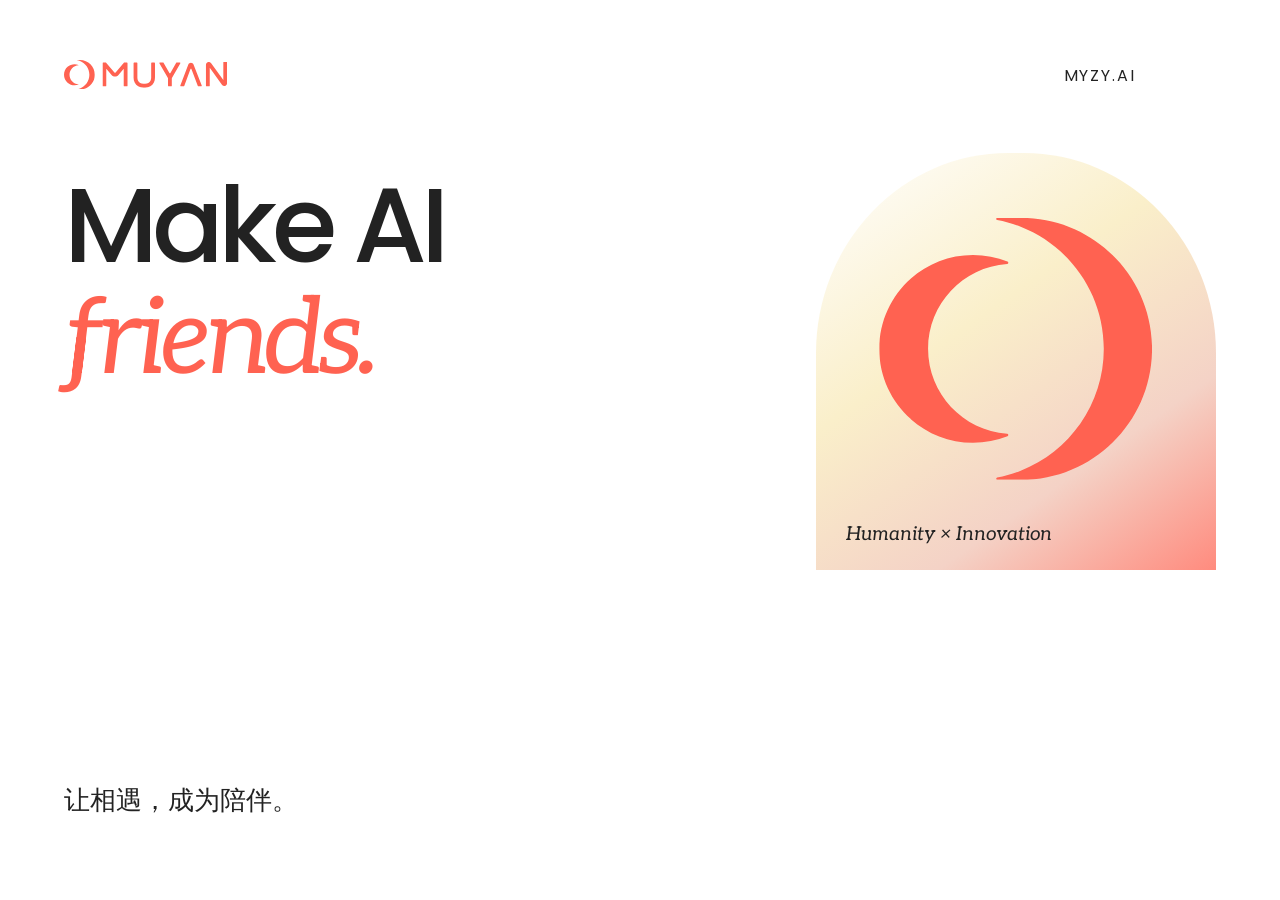
==== design/og-card.html @ 32e776f8 "Refresh MUYAN website with new VI and Starry focus" ====
<!doctype html><html lang="en"><head><meta charset="utf-8"><meta name="robots" content="noindex"><title>MUYAN social preview source</title><link rel="stylesheet" href="../assets/site.css"><style>html,body{width:1200px;height:630px;overflow:hidden}body{padding:60px 64px;background:#fff}header{display:flex;justify-content:space-between;align-items:center}header>span{font-size:16px;letter-spacing:.12em}.card-title{position:absolute;left:64px;top:170px;font-size:106px;line-height:1.05;font-weight:500;letter-spacing:-.055em}.card-title em{font-family:Aleo,Georgia,serif;color:#ff6251;font-weight:400}.card-subtitle{position:absolute;left:64px;bottom:76px;font-size:26px}.card-art{position:absolute;right:64px;top:153px;width:400px;height:417px;background:linear-gradient(145deg,#fff,#faefca 40%,#f4d2c6 72%,#ff8b7e);border-radius:48% 48% 0 0}.symbol{position:absolute;left:50%;top:47%;width:176.471px;height:169.219px;transform:translate(-50%,-50%) scale(1.55)}.symbol img{max-width:none}.card-art>span{position:absolute;bottom:24px;left:30px;font-family:Aleo,serif;font-style:italic;font-size:19px}</style></head><body><header><span class="brand"><span class="brand-lockup"><img src="../assets/brand/muyan-symbol.svg" width="136.871" height="131.246" alt=""><img src="../assets/brand/muyan-wordmark.svg" width="553.106" height="114.282" alt="MUYAN"></span></span><span>MYZY.AI</span></header><p class="card-title">Make AI<br><em>friends.</em></p><p class="card-subtitle">让相遇，成为陪伴。</p><div class="card-art"><div class="symbol"><img src="../assets/brand/muyan-symbol-large.svg" width="176.471" height="169.219" alt=""></div><span>Humanity × Innovation</span></div></body></html>
---- assets/site.css ----
@font-face{font-family:Poppins;src:url('./fonts/poppins-regular.ttf') format('truetype');font-weight:400;font-display:swap}
@font-face{font-family:Poppins;src:url('./fonts/poppins-medium.ttf') format('truetype');font-weight:500;font-display:swap}
@font-face{font-family:Poppins;src:url('./fonts/poppins-semibold.ttf') format('truetype');font-weight:600;font-display:swap}
@font-face{font-family:Aleo;src:url('./fonts/aleo-italic.ttf') format('truetype');font-weight:400;font-style:italic;font-display:swap}
:root{--coral:#ff6251;--coral-text:#ed5949;--warm:#ff8b7e;--blush:#f4d2c6;--cream:#faefca;--ink:#222;--white:#fff;--muted:#66605d;--line:#e5dfdb;--gutter:clamp(24px,5.6vw,96px);--sans:Poppins,'HYQiHei','PingFang SC','Microsoft YaHei',sans-serif}
*{box-sizing:border-box}html{scroll-behavior:smooth;scroll-padding-top:100px}body{margin:0;background:var(--white);color:var(--ink);font-family:var(--sans);-webkit-font-smoothing:antialiased}a{color:inherit;text-decoration:none}button{font:inherit;color:inherit}button,a{-webkit-tap-highlight-color:transparent}button{cursor:pointer}a:focus-visible,button:focus-visible{outline:3px solid #222;outline-offset:6px}img{display:block;max-width:100%;height:auto}figure,p,h1,h2,h3{margin:0}p{line-height:1.85}button[hidden],[hidden]{display:none!important}.skip-link{position:fixed;z-index:10;top:10px;left:12px;padding:12px;background:var(--cream);transform:translateY(-150%)}.skip-link:focus{transform:none}
.header{height:108px;padding:0 var(--gutter);display:flex;align-items:center;justify-content:space-between;gap:32px;background:var(--white);position:relative;z-index:5;border-bottom:1px solid var(--line)}.brand{display:block;width:163px;height:30px;flex-shrink:0}.brand-lockup{display:flex;width:724.537px;height:131.246px;gap:34.56px;align-items:center;transform:scale(.225);transform-origin:top left}.brand-lockup img{max-width:none;flex-shrink:0}.nav,.header-actions{display:flex;align-items:center;gap:34px}.nav a{font-size:14px;transition:color .2s}.nav a:hover,.text-link:hover{color:#a7382c}.header-actions{gap:24px}.language{background:none;border:0;font-size:14px;padding:10px}.join-link{padding:11px 20px;border:1px solid var(--ink);border-radius:2px;font-size:14px;transition:background .2s,color .2s}.join-link:hover{background:var(--ink);color:var(--white)}.menu-toggle{display:none}.mobile-nav{position:absolute;top:100%;left:0;right:0;background:var(--white);padding:12px var(--gutter) 24px;border-bottom:1px solid var(--line)}.mobile-nav a{display:block;padding:14px 0;font-size:18px}
.hero{padding:27px var(--gutter) 0;overflow:hidden}.hero-topline,.hero-bottom,.section-kicker{display:flex;justify-content:space-between;align-items:center;gap:24px;font-size:13px;letter-spacing:.05em}.hero-topline{color:var(--muted)}.hero-topline span:last-child{font-size:11px;letter-spacing:.14em}.hero-layout{display:grid;grid-template-columns:1.1fr 1fr;gap:4%;align-items:center;padding:66px 0 68px;min-height:640px}.hero-copy{position:relative;z-index:1}.hero h1{font-size:clamp(74px,8.2vw,140px);letter-spacing:-.065em;font-weight:500;line-height:1.04}.hero h1 em{font-family:Aleo,Georgia,serif;font-weight:400;color:var(--coral-text);letter-spacing:-.065em}.hero-subtitle{font-size:clamp(22px,2vw,30px);letter-spacing:.04em;margin-top:34px;line-height:1.5}.hero-description{font-size:16px;max-width:420px;margin:16px 0 30px;color:var(--muted)}.button{display:inline-flex;align-items:center;justify-content:center;min-height:50px;padding:14px 28px;font-size:14px;font-weight:500;border:1px solid transparent;border-radius:2px;transition:background .2s,transform .2s}.dark{background:var(--ink);color:var(--white)}.dark:hover{background:#49312d;transform:translateY(-2px)}.hero-art{position:relative;aspect-ratio:1/1.1;max-height:590px;background:linear-gradient(145deg,#fff 2%,#faefca 46%,#f4d2c6 73%,#ff8b7e 100%);overflow:hidden;isolation:isolate;border-radius:48% 48% 2px 2px}.art-light{position:absolute;inset:-35%;background:url('./brand/resonance.png') center/cover;mix-blend-mode:soft-light;opacity:.16}.hero-symbol{position:absolute;left:50%;top:44%;width:176.471px;height:169.219px;transform:translate(-50%,-50%) scale(1.9)}.hero-symbol img{max-width:none}.art-caption{position:absolute;bottom:34px;left:32px;right:32px;display:flex;justify-content:space-between;font-family:Aleo,Georgia,serif;font-style:italic;font-size:16px}.hero-bottom{border-top:1px solid var(--line);padding:23px 0;font-size:12px;color:var(--muted)}.hero-bottom a{display:flex;align-items:center;gap:18px}.scroll-line{width:1px;height:24px;background:var(--ink);display:inline-block}
.section-pad{padding:100px var(--gutter)}.section-kicker{padding-bottom:30px;border-bottom:1px solid var(--line);font-size:14px}.section-kicker span:last-child{font-size:11px;letter-spacing:.12em}.vision{padding-top:96px}.vision-grid{display:grid;grid-template-columns:1.25fr 1fr;gap:10%;padding:62px 0 70px}.vision h2{font-size:clamp(28px,3.1vw,48px);font-weight:500;line-height:1.65;letter-spacing:-.03em}.vision h2 .serif{color:#a83b2f}.vision-copy{padding-top:8px;font-size:16px;color:var(--muted)}.vision-copy p+p{margin-top:16px}.belief-banner{height:370px;position:relative;overflow:hidden;background:var(--ink);color:var(--white)}.belief-banner>img{position:absolute;max-width:none;width:120.62%;left:-10.8%;height:100%;object-fit:cover;object-position:50% 50%}.belief-banner>p{position:absolute;left:5%;top:15%;font-size:clamp(36px,4.5vw,70px);letter-spacing:-.045em;line-height:1.14;font-weight:500}.belief-banner em{font-family:Aleo,Georgia,serif;color:var(--warm);font-weight:400}.belief-banner>span{position:absolute;bottom:32px;right:5%;font-size:14px}
.product{background:#fbf8f6}.product-layout{display:grid;grid-template-columns:1fr 1fr;gap:10%;padding-top:60px;align-items:center}.product-copy{padding:20px 0}.product-category{font-size:14px;color:var(--muted)}.product h2{font-size:76px;font-weight:500;letter-spacing:.08em;line-height:1.2;margin:26px 0 32px;display:flex;align-items:baseline;gap:22px}.product h2 span{font-size:16px;letter-spacing:.22em;font-weight:400}.product h3{font-size:24px;font-weight:500;margin-bottom:20px;line-height:1.6}.product-copy>p{font-size:16px;color:var(--muted);max-width:470px}.product-themes{display:flex;gap:0;flex-wrap:wrap;margin:30px 0 38px;font-size:13px}.product-themes span+span:before{content:'/';color:#b9aaa2;margin:0 17px}.product-actions{display:flex;align-items:center;gap:24px;flex-wrap:wrap}.text-link{font-size:14px;text-decoration:underline;text-underline-offset:6px}.product-copy>p.launch-note{font-size:13px;margin-top:20px}.product-image{height:650px;position:relative;overflow:hidden;border-radius:220px 220px 2px 2px;background:var(--blush)}.product-image>img{height:100%;width:100%;object-fit:cover;object-position:50% 26%;transition:transform .8s}.product-image:hover>img{transform:scale(1.025)}.product-image:after{content:'';position:absolute;inset:65% 0 0;background:linear-gradient(transparent,rgba(34,34,34,.72))}.product-image figcaption{position:absolute;z-index:1;bottom:28px;left:30px;right:30px;display:flex;justify-content:space-between;color:white;font-size:12px;gap:16px}.product-image figcaption span:last-child{letter-spacing:.16em}
.team-heading{display:grid;grid-template-columns:1.2fr 1fr;gap:10%;padding:60px 0 50px;align-items:start}.team h2{font-size:clamp(28px,3vw,44px);font-weight:500;line-height:1.5;letter-spacing:-.03em}.team-heading p{font-size:16px;color:var(--muted);max-width:440px}.team-layout{display:grid;grid-template-columns:1.1fr 1fr;gap:10%;align-items:start}.team-photo img{width:100%;height:340px;object-fit:cover}.team-photo figcaption{font-size:13px;margin-top:18px;color:var(--muted)}.values{list-style:none;margin:0;padding:0}.values li{display:flex;justify-content:space-between;align-items:baseline;gap:20px;padding:20px 0;border-bottom:1px solid var(--line);font-size:18px}.values li:first-child{padding-top:0}.values em{font-size:16px;font-family:Aleo,Georgia,serif;font-weight:400;color:var(--muted)}.join{background:var(--coral);padding-bottom:85px}.join .section-kicker{border-color:rgba(34,34,34,.25)}.join-layout{display:flex;justify-content:space-between;gap:10%;padding-top:60px}.join h2{font-size:clamp(32px,4vw,62px);font-weight:500;letter-spacing:-.04em;line-height:1.4}.join p{font-size:16px;max-width:470px;margin-top:24px}.email{display:inline-block;font-size:clamp(20px,2.3vw,32px);margin-top:32px;border-bottom:1px solid var(--ink);padding-bottom:5px}.join-signature{align-self:center;font-size:clamp(28px,3.7vw,60px);line-height:1.2;letter-spacing:-.04em}.join-signature em{font-family:Aleo,Georgia,serif;font-weight:400}.footer{padding:65px var(--gutter) 50px;display:flex;justify-content:space-between;align-items:end;gap:32px}.footer p{font-family:Aleo,Georgia,serif;font-style:italic;font-size:16px;margin-top:23px}.footer-links{display:flex;gap:32px;font-size:13px}.footer-links>span{color:var(--muted)}
html[lang=en] .hero-subtitle{letter-spacing:-.02em}html[lang=en] .vision h2{font-size:clamp(28px,3vw,44px);line-height:1.45}html[lang=en] .serif{font-family:Aleo,Georgia,serif;font-style:italic}html[lang=en] .values li{font-size:16px}html[lang=en] .values em{font-size:14px}
@media(min-width:1700px){body{max-width:1920px;margin:auto}.hero-layout{min-height:770px}}
@media(max-width:1050px){.header{gap:20px}.nav,.header-actions{gap:20px}.hero-layout{gap:4%;min-height:570px}.hero h1{font-size:86px}.hero-symbol{transform:translate(-50%,-50%) scale(1.55)}.product-layout,.team-layout{gap:6%}.product-image{height:580px}.product h2{font-size:60px}.product h3{font-size:22px}.values em{font-size:14px}}
@media(max-width:760px){html{scroll-padding-top:25px}.header{height:88px;padding-inline:24px;gap:12px}.brand{width:145px;height:27px}.brand-lockup{transform:scale(.2)}.nav{display:none}.header-actions{gap:12px}.language{padding:10px 4px;font-size:13px}.join-link{display:none}.menu-toggle{display:flex;width:40px;height:44px;background:none;border:0;flex-direction:column;align-items:center;justify-content:center;gap:6px}.menu-toggle span{width:21px;height:1px;background:var(--ink);transition:transform .2s}.menu-toggle[aria-expanded=true] span:first-child{transform:translateY(3.5px) rotate(45deg)}.menu-toggle[aria-expanded=true] span:last-child{transform:translateY(-3.5px) rotate(-45deg)}.hero{padding-top:24px}.hero-topline{font-size:12px}.hero-topline span:last-child{display:none}.hero-layout{grid-template-columns:1fr;padding:38px 0 28px;gap:36px}.hero h1{font-size:clamp(72px,17vw,112px)}.hero-subtitle{font-size:24px;margin-top:25px}.hero-description{font-size:16px;margin-top:12px;max-width:440px}.hero-art{aspect-ratio:1.35;max-height:350px;border-radius:45% 45% 2px 2px}.hero-symbol{transform:translate(-50%,-50%) scale(1.25);top:47%}.art-caption{bottom:22px;left:24px;right:24px;font-size:14px}.hero-bottom{font-size:11px;padding:20px 0}.hero-bottom a{gap:10px}.section-pad{padding:68px 24px}.section-kicker{font-size:14px;padding-bottom:22px}.section-kicker span:last-child{font-size:9px;letter-spacing:.06em;max-width:45%;text-align:right}.vision-grid{grid-template-columns:1fr;gap:24px;padding:34px 0 36px}.vision h2{font-size:30px;line-height:1.6}.vision-copy{padding:0}.belief-banner{height:310px}.belief-banner>p{left:24px;top:40px;font-size:42px}.belief-banner>span{bottom:26px;left:24px;font-size:12px}.product-layout{grid-template-columns:1fr;gap:38px;padding-top:32px}.product-copy{padding:0}.product h2{font-size:64px;margin:20px 0 24px}.product h3{font-size:22px}.product-themes{margin:24px 0 30px;font-size:13px}.product-actions{gap:20px}.product-image{height:520px;border-radius:180px 180px 2px 2px}.product-image>img{object-position:center 24%}.product-image figcaption{left:24px;right:24px}.team-heading{grid-template-columns:1fr;gap:24px;padding:34px 0}.team h2{font-size:29px}.team-layout{grid-template-columns:1fr;gap:38px}.team-photo img{height:250px}.values li{font-size:18px;padding:19px 0}.values em{font-size:16px}.join-layout{padding-top:34px;display:block}.join h2{font-size:36px}.join p{font-size:16px}.join-signature{display:block;font-size:36px;margin-top:50px}.join-signature br{display:initial}.join-signature em:before{content:' '}.footer{padding:44px 24px;display:block}.footer-links{margin-top:34px;gap:25px;flex-wrap:wrap}.footer-links>span{margin-left:auto}html[lang=en] .hero-subtitle{font-size:22px}html[lang=en] .values li{font-size:15px}html[lang=en] .values em{font-size:13px}}
@media(max-width:360px){.hero h1{font-size:68px}.hero-bottom{font-size:10px}.product-themes span+span:before{margin:0 10px}.product h3{font-size:20px}.footer-links{gap:16px}.join h2{font-size:31px}}
@media(prefers-reduced-motion:reduce){html{scroll-behavior:auto}*,*:before,*:after{animation:none!important;transition:none!important}}
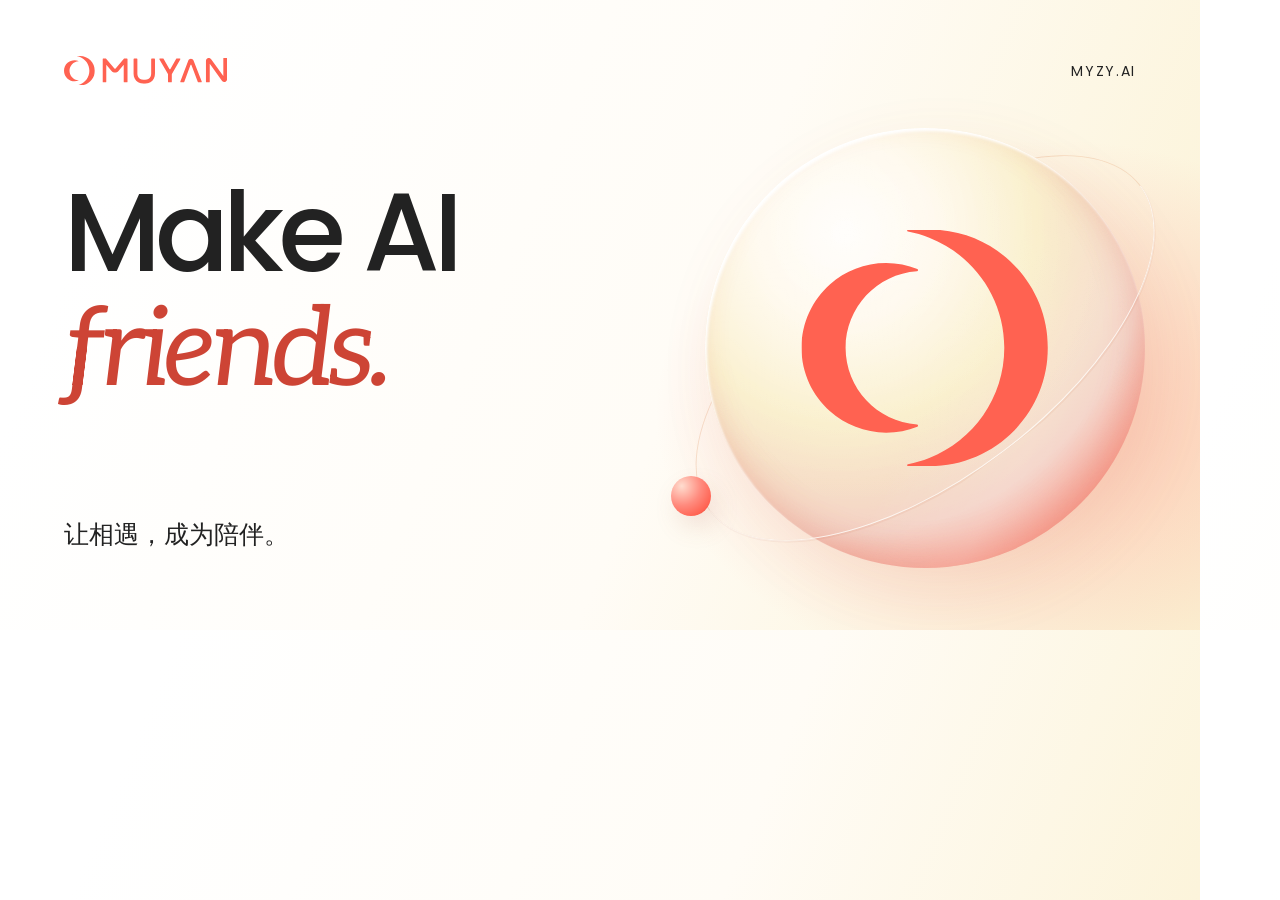
==== commit 0744228d: "Elevate MUYAN visual design with cinematic product layout and motion" ====
--- a/design/og-card.html
+++ b/design/og-card.html
@@ -1 +1,9 @@
-<!doctype html><html lang="en"><head><meta charset="utf-8"><meta name="robots" content="noindex"><title>MUYAN social preview source</title><link rel="stylesheet" href="../assets/site.css"><style>html,body{width:1200px;height:630px;overflow:hidden}body{padding:60px 64px;background:#fff}header{display:flex;justify-content:space-between;align-items:center}header>span{font-size:16px;letter-spacing:.12em}.card-title{position:absolute;left:64px;top:170px;font-size:106px;line-height:1.05;font-weight:500;letter-spacing:-.055em}.card-title em{font-family:Aleo,Georgia,serif;color:#ff6251;font-weight:400}.card-subtitle{position:absolute;left:64px;bottom:76px;font-size:26px}.card-art{position:absolute;right:64px;top:153px;width:400px;height:417px;background:linear-gradient(145deg,#fff,#faefca 40%,#f4d2c6 72%,#ff8b7e);border-radius:48% 48% 0 0}.symbol{position:absolute;left:50%;top:47%;width:176.471px;height:169.219px;transform:translate(-50%,-50%) scale(1.55)}.symbol img{max-width:none}.card-art>span{position:absolute;bottom:24px;left:30px;font-family:Aleo,serif;font-style:italic;font-size:19px}</style></head><body><header><span class="brand"><span class="brand-lockup"><img src="../assets/brand/muyan-symbol.svg" width="136.871" height="131.246" alt=""><img src="../assets/brand/muyan-wordmark.svg" width="553.106" height="114.282" alt="MUYAN"></span></span><span>MYZY.AI</span></header><p class="card-title">Make AI<br><em>friends.</em></p><p class="card-subtitle">让相遇，成为陪伴。</p><div class="card-art"><div class="symbol"><img src="../assets/brand/muyan-symbol-large.svg" width="176.471" height="169.219" alt=""></div><span>Humanity × Innovation</span></div></body></html>
+<!doctype html><html lang="en"><head><meta charset="utf-8"><meta name="robots" content="noindex"><title>MUYAN social preview source</title><link rel="stylesheet" href="../assets/site.css"><style>html,body{width:1200px;height:630px;overflow:hidden}body{position:relative;padding:56px 64px;background:linear-gradient(112deg,#fff 12%,#fffcf6 57%,#faefca 110%)}header{display:flex;justify-content:space-between;align-items:center;position:relative;z-index:3}header>span{font-size:14px;letter-spacing:.12em}.card-title{position:absolute;left:64px;top:176px;font-size:110px;line-height:1.04;font-weight:500;letter-spacing:-.055em;z-index:3}.card-title em{font-family:Aleo,Georgia,serif;color:var(--coral-text);font-weight:400}.card-subtitle{position:absolute;left:64px;bottom:72px;font-size:25px;z-index:3}.hero-scene{inset:120px -35px 35px 615px}.scene-orb{width:440px}.scene-ring{width:540px;height:260px}.hero-symbol{transform:translate(-50%,-50%) scale(1.4)}.scene-caption{display:none}.scene-satellite{width:40px;height:40px;left:9%;top:75%}</style></head><body><header><span class="brand"><span class="brand-lockup"><img src="../assets/brand/muyan-symbol.svg" width="136.871" height="131.246" alt=""><img src="../assets/brand/muyan-wordmark.svg" width="553.106" height="114.282" alt="MUYAN"></span></span><span>MYZY.AI</span></header><p class="card-title">Make AI<br><em>friends.</em></p><p class="card-subtitle">让相遇，成为陪伴。</p>      <div class="hero-scene" aria-hidden="true">
+        <div class="scene-halo"></div>
+        <div class="scene-ring ring-back"></div>
+        <div class="scene-orb"><div class="orb-light"></div></div>
+        <div class="scene-ring ring-front"></div>
+        <div class="scene-satellite"></div>
+        <div class="hero-symbol"><img src="../assets/brand/muyan-symbol-large.svg" width="176.471" height="169.219" alt=""></div>
+        <div class="scene-caption"><span>Resonance</span><span>Humanity × Innovation</span></div>
+      </div></body></html>
--- a/assets/site.css
+++ b/assets/site.css
@@ -2,16 +2,134 @@
 @font-face{font-family:Poppins;src:url('./fonts/poppins-medium.ttf') format('truetype');font-weight:500;font-display:swap}
 @font-face{font-family:Poppins;src:url('./fonts/poppins-semibold.ttf') format('truetype');font-weight:600;font-display:swap}
 @font-face{font-family:Aleo;src:url('./fonts/aleo-italic.ttf') format('truetype');font-weight:400;font-style:italic;font-display:swap}
-:root{--coral:#ff6251;--coral-text:#ed5949;--warm:#ff8b7e;--blush:#f4d2c6;--cream:#faefca;--ink:#222;--white:#fff;--muted:#66605d;--line:#e5dfdb;--gutter:clamp(24px,5.6vw,96px);--sans:Poppins,'HYQiHei','PingFang SC','Microsoft YaHei',sans-serif}
-*{box-sizing:border-box}html{scroll-behavior:smooth;scroll-padding-top:100px}body{margin:0;background:var(--white);color:var(--ink);font-family:var(--sans);-webkit-font-smoothing:antialiased}a{color:inherit;text-decoration:none}button{font:inherit;color:inherit}button,a{-webkit-tap-highlight-color:transparent}button{cursor:pointer}a:focus-visible,button:focus-visible{outline:3px solid #222;outline-offset:6px}img{display:block;max-width:100%;height:auto}figure,p,h1,h2,h3{margin:0}p{line-height:1.85}button[hidden],[hidden]{display:none!important}.skip-link{position:fixed;z-index:10;top:10px;left:12px;padding:12px;background:var(--cream);transform:translateY(-150%)}.skip-link:focus{transform:none}
-.header{height:108px;padding:0 var(--gutter);display:flex;align-items:center;justify-content:space-between;gap:32px;background:var(--white);position:relative;z-index:5;border-bottom:1px solid var(--line)}.brand{display:block;width:163px;height:30px;flex-shrink:0}.brand-lockup{display:flex;width:724.537px;height:131.246px;gap:34.56px;align-items:center;transform:scale(.225);transform-origin:top left}.brand-lockup img{max-width:none;flex-shrink:0}.nav,.header-actions{display:flex;align-items:center;gap:34px}.nav a{font-size:14px;transition:color .2s}.nav a:hover,.text-link:hover{color:#a7382c}.header-actions{gap:24px}.language{background:none;border:0;font-size:14px;padding:10px}.join-link{padding:11px 20px;border:1px solid var(--ink);border-radius:2px;font-size:14px;transition:background .2s,color .2s}.join-link:hover{background:var(--ink);color:var(--white)}.menu-toggle{display:none}.mobile-nav{position:absolute;top:100%;left:0;right:0;background:var(--white);padding:12px var(--gutter) 24px;border-bottom:1px solid var(--line)}.mobile-nav a{display:block;padding:14px 0;font-size:18px}
-.hero{padding:27px var(--gutter) 0;overflow:hidden}.hero-topline,.hero-bottom,.section-kicker{display:flex;justify-content:space-between;align-items:center;gap:24px;font-size:13px;letter-spacing:.05em}.hero-topline{color:var(--muted)}.hero-topline span:last-child{font-size:11px;letter-spacing:.14em}.hero-layout{display:grid;grid-template-columns:1.1fr 1fr;gap:4%;align-items:center;padding:66px 0 68px;min-height:640px}.hero-copy{position:relative;z-index:1}.hero h1{font-size:clamp(74px,8.2vw,140px);letter-spacing:-.065em;font-weight:500;line-height:1.04}.hero h1 em{font-family:Aleo,Georgia,serif;font-weight:400;color:var(--coral-text);letter-spacing:-.065em}.hero-subtitle{font-size:clamp(22px,2vw,30px);letter-spacing:.04em;margin-top:34px;line-height:1.5}.hero-description{font-size:16px;max-width:420px;margin:16px 0 30px;color:var(--muted)}.button{display:inline-flex;align-items:center;justify-content:center;min-height:50px;padding:14px 28px;font-size:14px;font-weight:500;border:1px solid transparent;border-radius:2px;transition:background .2s,transform .2s}.dark{background:var(--ink);color:var(--white)}.dark:hover{background:#49312d;transform:translateY(-2px)}.hero-art{position:relative;aspect-ratio:1/1.1;max-height:590px;background:linear-gradient(145deg,#fff 2%,#faefca 46%,#f4d2c6 73%,#ff8b7e 100%);overflow:hidden;isolation:isolate;border-radius:48% 48% 2px 2px}.art-light{position:absolute;inset:-35%;background:url('./brand/resonance.png') center/cover;mix-blend-mode:soft-light;opacity:.16}.hero-symbol{position:absolute;left:50%;top:44%;width:176.471px;height:169.219px;transform:translate(-50%,-50%) scale(1.9)}.hero-symbol img{max-width:none}.art-caption{position:absolute;bottom:34px;left:32px;right:32px;display:flex;justify-content:space-between;font-family:Aleo,Georgia,serif;font-style:italic;font-size:16px}.hero-bottom{border-top:1px solid var(--line);padding:23px 0;font-size:12px;color:var(--muted)}.hero-bottom a{display:flex;align-items:center;gap:18px}.scroll-line{width:1px;height:24px;background:var(--ink);display:inline-block}
-.section-pad{padding:100px var(--gutter)}.section-kicker{padding-bottom:30px;border-bottom:1px solid var(--line);font-size:14px}.section-kicker span:last-child{font-size:11px;letter-spacing:.12em}.vision{padding-top:96px}.vision-grid{display:grid;grid-template-columns:1.25fr 1fr;gap:10%;padding:62px 0 70px}.vision h2{font-size:clamp(28px,3.1vw,48px);font-weight:500;line-height:1.65;letter-spacing:-.03em}.vision h2 .serif{color:#a83b2f}.vision-copy{padding-top:8px;font-size:16px;color:var(--muted)}.vision-copy p+p{margin-top:16px}.belief-banner{height:370px;position:relative;overflow:hidden;background:var(--ink);color:var(--white)}.belief-banner>img{position:absolute;max-width:none;width:120.62%;left:-10.8%;height:100%;object-fit:cover;object-position:50% 50%}.belief-banner>p{position:absolute;left:5%;top:15%;font-size:clamp(36px,4.5vw,70px);letter-spacing:-.045em;line-height:1.14;font-weight:500}.belief-banner em{font-family:Aleo,Georgia,serif;color:var(--warm);font-weight:400}.belief-banner>span{position:absolute;bottom:32px;right:5%;font-size:14px}
-.product{background:#fbf8f6}.product-layout{display:grid;grid-template-columns:1fr 1fr;gap:10%;padding-top:60px;align-items:center}.product-copy{padding:20px 0}.product-category{font-size:14px;color:var(--muted)}.product h2{font-size:76px;font-weight:500;letter-spacing:.08em;line-height:1.2;margin:26px 0 32px;display:flex;align-items:baseline;gap:22px}.product h2 span{font-size:16px;letter-spacing:.22em;font-weight:400}.product h3{font-size:24px;font-weight:500;margin-bottom:20px;line-height:1.6}.product-copy>p{font-size:16px;color:var(--muted);max-width:470px}.product-themes{display:flex;gap:0;flex-wrap:wrap;margin:30px 0 38px;font-size:13px}.product-themes span+span:before{content:'/';color:#b9aaa2;margin:0 17px}.product-actions{display:flex;align-items:center;gap:24px;flex-wrap:wrap}.text-link{font-size:14px;text-decoration:underline;text-underline-offset:6px}.product-copy>p.launch-note{font-size:13px;margin-top:20px}.product-image{height:650px;position:relative;overflow:hidden;border-radius:220px 220px 2px 2px;background:var(--blush)}.product-image>img{height:100%;width:100%;object-fit:cover;object-position:50% 26%;transition:transform .8s}.product-image:hover>img{transform:scale(1.025)}.product-image:after{content:'';position:absolute;inset:65% 0 0;background:linear-gradient(transparent,rgba(34,34,34,.72))}.product-image figcaption{position:absolute;z-index:1;bottom:28px;left:30px;right:30px;display:flex;justify-content:space-between;color:white;font-size:12px;gap:16px}.product-image figcaption span:last-child{letter-spacing:.16em}
-.team-heading{display:grid;grid-template-columns:1.2fr 1fr;gap:10%;padding:60px 0 50px;align-items:start}.team h2{font-size:clamp(28px,3vw,44px);font-weight:500;line-height:1.5;letter-spacing:-.03em}.team-heading p{font-size:16px;color:var(--muted);max-width:440px}.team-layout{display:grid;grid-template-columns:1.1fr 1fr;gap:10%;align-items:start}.team-photo img{width:100%;height:340px;object-fit:cover}.team-photo figcaption{font-size:13px;margin-top:18px;color:var(--muted)}.values{list-style:none;margin:0;padding:0}.values li{display:flex;justify-content:space-between;align-items:baseline;gap:20px;padding:20px 0;border-bottom:1px solid var(--line);font-size:18px}.values li:first-child{padding-top:0}.values em{font-size:16px;font-family:Aleo,Georgia,serif;font-weight:400;color:var(--muted)}.join{background:var(--coral);padding-bottom:85px}.join .section-kicker{border-color:rgba(34,34,34,.25)}.join-layout{display:flex;justify-content:space-between;gap:10%;padding-top:60px}.join h2{font-size:clamp(32px,4vw,62px);font-weight:500;letter-spacing:-.04em;line-height:1.4}.join p{font-size:16px;max-width:470px;margin-top:24px}.email{display:inline-block;font-size:clamp(20px,2.3vw,32px);margin-top:32px;border-bottom:1px solid var(--ink);padding-bottom:5px}.join-signature{align-self:center;font-size:clamp(28px,3.7vw,60px);line-height:1.2;letter-spacing:-.04em}.join-signature em{font-family:Aleo,Georgia,serif;font-weight:400}.footer{padding:65px var(--gutter) 50px;display:flex;justify-content:space-between;align-items:end;gap:32px}.footer p{font-family:Aleo,Georgia,serif;font-style:italic;font-size:16px;margin-top:23px}.footer-links{display:flex;gap:32px;font-size:13px}.footer-links>span{color:var(--muted)}
-html[lang=en] .hero-subtitle{letter-spacing:-.02em}html[lang=en] .vision h2{font-size:clamp(28px,3vw,44px);line-height:1.45}html[lang=en] .serif{font-family:Aleo,Georgia,serif;font-style:italic}html[lang=en] .values li{font-size:16px}html[lang=en] .values em{font-size:14px}
-@media(min-width:1700px){body{max-width:1920px;margin:auto}.hero-layout{min-height:770px}}
-@media(max-width:1050px){.header{gap:20px}.nav,.header-actions{gap:20px}.hero-layout{gap:4%;min-height:570px}.hero h1{font-size:86px}.hero-symbol{transform:translate(-50%,-50%) scale(1.55)}.product-layout,.team-layout{gap:6%}.product-image{height:580px}.product h2{font-size:60px}.product h3{font-size:22px}.values em{font-size:14px}}
-@media(max-width:760px){html{scroll-padding-top:25px}.header{height:88px;padding-inline:24px;gap:12px}.brand{width:145px;height:27px}.brand-lockup{transform:scale(.2)}.nav{display:none}.header-actions{gap:12px}.language{padding:10px 4px;font-size:13px}.join-link{display:none}.menu-toggle{display:flex;width:40px;height:44px;background:none;border:0;flex-direction:column;align-items:center;justify-content:center;gap:6px}.menu-toggle span{width:21px;height:1px;background:var(--ink);transition:transform .2s}.menu-toggle[aria-expanded=true] span:first-child{transform:translateY(3.5px) rotate(45deg)}.menu-toggle[aria-expanded=true] span:last-child{transform:translateY(-3.5px) rotate(-45deg)}.hero{padding-top:24px}.hero-topline{font-size:12px}.hero-topline span:last-child{display:none}.hero-layout{grid-template-columns:1fr;padding:38px 0 28px;gap:36px}.hero h1{font-size:clamp(72px,17vw,112px)}.hero-subtitle{font-size:24px;margin-top:25px}.hero-description{font-size:16px;margin-top:12px;max-width:440px}.hero-art{aspect-ratio:1.35;max-height:350px;border-radius:45% 45% 2px 2px}.hero-symbol{transform:translate(-50%,-50%) scale(1.25);top:47%}.art-caption{bottom:22px;left:24px;right:24px;font-size:14px}.hero-bottom{font-size:11px;padding:20px 0}.hero-bottom a{gap:10px}.section-pad{padding:68px 24px}.section-kicker{font-size:14px;padding-bottom:22px}.section-kicker span:last-child{font-size:9px;letter-spacing:.06em;max-width:45%;text-align:right}.vision-grid{grid-template-columns:1fr;gap:24px;padding:34px 0 36px}.vision h2{font-size:30px;line-height:1.6}.vision-copy{padding:0}.belief-banner{height:310px}.belief-banner>p{left:24px;top:40px;font-size:42px}.belief-banner>span{bottom:26px;left:24px;font-size:12px}.product-layout{grid-template-columns:1fr;gap:38px;padding-top:32px}.product-copy{padding:0}.product h2{font-size:64px;margin:20px 0 24px}.product h3{font-size:22px}.product-themes{margin:24px 0 30px;font-size:13px}.product-actions{gap:20px}.product-image{height:520px;border-radius:180px 180px 2px 2px}.product-image>img{object-position:center 24%}.product-image figcaption{left:24px;right:24px}.team-heading{grid-template-columns:1fr;gap:24px;padding:34px 0}.team h2{font-size:29px}.team-layout{grid-template-columns:1fr;gap:38px}.team-photo img{height:250px}.values li{font-size:18px;padding:19px 0}.values em{font-size:16px}.join-layout{padding-top:34px;display:block}.join h2{font-size:36px}.join p{font-size:16px}.join-signature{display:block;font-size:36px;margin-top:50px}.join-signature br{display:initial}.join-signature em:before{content:' '}.footer{padding:44px 24px;display:block}.footer-links{margin-top:34px;gap:25px;flex-wrap:wrap}.footer-links>span{margin-left:auto}html[lang=en] .hero-subtitle{font-size:22px}html[lang=en] .values li{font-size:15px}html[lang=en] .values em{font-size:13px}}
-@media(max-width:360px){.hero h1{font-size:68px}.hero-bottom{font-size:10px}.product-themes span+span:before{margin:0 10px}.product h3{font-size:20px}.footer-links{gap:16px}.join h2{font-size:31px}}
-@media(prefers-reduced-motion:reduce){html{scroll-behavior:auto}*,*:before,*:after{animation:none!important;transition:none!important}}
+:root {
+  --coral:#ff6251; --coral-text:#cd4435; --warm:#ff8b7e; --blush:#f4d2c6;
+  --cream:#faefca; --ink:#222; --white:#fff; --muted:#6c625e; --line:#e8e1dc;
+  --gutter:clamp(24px,5.6vw,96px); --sans:Poppins,'HYQiHei','PingFang SC','Microsoft YaHei',sans-serif;
+  --ease:cubic-bezier(.16,1,.3,1);
+}
+*{box-sizing:border-box}
+html{scroll-behavior:smooth;scroll-padding-top:110px}
+body{margin:0;background:var(--white);color:var(--ink);font-family:var(--sans);-webkit-font-smoothing:antialiased}
+a{color:inherit;text-decoration:none}button{font:inherit;color:inherit;cursor:pointer}
+button,a{-webkit-tap-highlight-color:transparent}a:focus-visible,button:focus-visible{outline:3px solid var(--coral-text);outline-offset:6px}
+img{display:block;max-width:100%;height:auto}figure,p,h1,h2,h3{margin:0}p{line-height:1.85}
+[hidden]{display:none!important}::selection{background:var(--ink);color:var(--blush)}
+.skip-link{position:fixed;z-index:30;top:10px;left:12px;padding:12px;background:var(--cream);transform:translateY(-150%)}.skip-link:focus{transform:none}
+.reading-progress{position:fixed;inset:0 0 auto;height:2px;background:var(--coral);z-index:20;transform:scaleX(var(--page-progress,0));transform-origin:left;pointer-events:none}
+.header{height:96px;padding:0 var(--gutter);display:flex;align-items:center;justify-content:space-between;gap:32px;background:rgba(255,255,255,.93);backdrop-filter:blur(16px);position:sticky;top:0;z-index:10;border-bottom:1px solid rgba(34,34,34,.07)}
+.brand{display:block;width:163px;height:30px;flex-shrink:0}
+.brand-lockup{display:flex;width:724.537px;height:131.246px;gap:34.56px;align-items:center;transform:scale(.225);transform-origin:top left}
+.brand-lockup img{max-width:none;flex-shrink:0}
+.nav,.header-actions{display:flex;align-items:center;gap:34px}
+.nav a{font-size:14px;position:relative;padding:10px 0}
+.nav a:after{content:'';position:absolute;bottom:5px;left:0;width:100%;height:1px;background:var(--coral);transform:scaleX(0);transform-origin:left;transition:transform .35s var(--ease)}
+.nav a:hover:after{transform:scaleX(1)}
+.header-actions{gap:24px}.language{background:none;border:0;font-size:14px;min-width:44px;min-height:44px;padding:10px}
+.join-link{padding:11px 22px;border:1px solid var(--ink);border-radius:50px;font-size:14px;transition:background .25s,color .25s}
+.join-link:hover{background:var(--ink);color:var(--white)}.menu-toggle{display:none}
+.mobile-nav{position:absolute;top:100%;left:0;right:0;background:var(--white);padding:12px var(--gutter) 24px;border-bottom:1px solid var(--line)}.mobile-nav a{display:block;padding:14px 0;font-size:18px}
+.hero{position:relative;padding:30px var(--gutter) 0;isolation:isolate;overflow:hidden;background:linear-gradient(112deg,#fff 12%,#fffcf6 57%,#faefca 110%)}
+.hero-topline,.hero-bottom,.section-kicker{display:flex;justify-content:space-between;align-items:center;gap:24px;font-size:14px;letter-spacing:.04em}
+.hero-topline{position:relative;z-index:2;color:var(--muted)}.hero-topline span:last-child{font-size:12px;letter-spacing:.14em}
+.hero-layout{min-height:690px;display:grid;grid-template-columns:1.05fr 1fr;gap:3%;align-items:center;padding:60px 0 70px}
+.hero-copy{position:relative;z-index:2;pointer-events:none}.hero-copy a{pointer-events:auto}
+.hero h1{font-size:clamp(88px,9.3vw,164px);letter-spacing:-.07em;font-weight:500;line-height:.98}
+.title-line{display:block;overflow:hidden;padding-bottom:.14em;margin-bottom:-.14em}.title-line>span,.title-line>em{display:inline-block}
+.hero h1 em{font-family:Aleo,Georgia,serif;font-weight:400;color:var(--coral-text);letter-spacing:-.065em}
+.hero-subtitle{font-size:clamp(22px,2vw,30px);letter-spacing:.04em;margin-top:36px;line-height:1.5}
+.hero-description{font-size:16px;max-width:400px;margin:17px 0 28px;color:var(--muted)}
+.button{display:inline-flex;align-items:center;justify-content:center;min-height:54px;padding:15px 29px;font-size:14px;font-weight:500;border:1px solid transparent;border-radius:50px;transition:background .25s,transform .25s var(--ease),box-shadow .25s}
+.dark{background:var(--ink);color:var(--white)}.dark:hover{background:#47332e;transform:translateY(-3px);box-shadow:0 8px 20px #3c251115}.button:active,.join-link:active{transform:scale(.97)}
+.hero-scene{position:absolute;inset:70px -5% 65px 41%;z-index:1;pointer-events:none;--pointer-x:0px;--pointer-y:0px;--scene-scroll:0px;contain:layout style}
+.scene-halo{position:absolute;width:110%;height:110%;left:1%;top:-1%;background:radial-gradient(ellipse at 62% 57%,#ff8b7e70,transparent 65%);transform:translate(var(--pointer-x),var(--pointer-y));transition:transform 1.5s var(--ease)}
+.scene-orb{position:absolute;left:50%;top:48%;width:min(42vw,670px);aspect-ratio:1;border-radius:50%;background:radial-gradient(circle at 32% 24%,#fffdf9 0%,#fff8e9 20%,#faefca 42%,#f4d2c6 67%,#ff8b7e 88%,#ff6251 100%);box-shadow:inset 2px 3px 3px #fff, inset -9px -14px 32px #d754333b,15px 22px 65px #c2694619;transform:translate(calc(-50% + var(--pointer-x)),calc(-50% + var(--pointer-y) + var(--scene-scroll)));transition:transform 1.3s var(--ease);overflow:hidden}
+.orb-light{position:absolute;inset:0;border-radius:50%;background:radial-gradient(ellipse at 30% 22%,#fff9,transparent 54%),linear-gradient(120deg,transparent 55%,#fff3 73%,transparent 89%);opacity:.7}
+.scene-ring{position:absolute;left:50%;top:48%;width:min(56vw,875px);height:min(27vw,422px);border:1px solid #e4987c75;border-radius:50%;transform:translate(calc(-50% - var(--pointer-x)),calc(-50% + var(--scene-scroll))) rotate(-37deg);transition:transform 1.5s var(--ease)}
+.ring-back{border-color:#df9c6c4a;box-shadow:0 1px 0 #fff9}
+.ring-front{clip-path:polygon(0 50%,100% 50%,100% 100%,0 100%);border-color:#fffdf9d9;box-shadow:0 2px 0 #be5d3614;z-index:3}
+.scene-satellite{position:absolute;left:13%;top:73%;width:62px;height:62px;background:radial-gradient(circle at 27% 25%,#ffddcf,#ff8b7e 46%,#ff6251 77%,#b43d28);border-radius:50%;box-shadow:6px 12px 24px #ad604a26;transform:translate(calc(var(--pointer-x) * -1.4),calc(var(--pointer-y) * -1.4 + var(--scene-scroll)));transition:transform 1.5s var(--ease);z-index:4}
+.hero-symbol{position:absolute;left:50%;top:48%;width:176.471px;height:169.219px;transform:translate(-50%,-50%) scale(1.8);z-index:2}.hero-symbol img{max-width:none}
+.scene-caption{position:absolute;left:30%;right:19%;bottom:7%;display:flex;justify-content:space-between;gap:20px;font-family:Aleo,Georgia,serif;font-style:italic;font-size:15px;color:#6f4033}.scene-caption>span:last-child{font-family:var(--sans);font-style:normal;font-size:10px;letter-spacing:.08em;align-self:end}
+.hero-bottom{position:relative;z-index:3;border-top:1px solid #c6a58545;padding:21px 0;font-size:12px;color:var(--muted)}
+.hero-controls,.hero-bottom a{display:flex;align-items:center;gap:24px}.hero-bottom a{gap:14px;min-height:44px}
+.motion-toggle{display:flex;align-items:center;gap:8px;font-size:12px;padding:10px 0;background:none;border:0;min-height:44px}
+.motion-indicator{width:14px;height:14px;border:1px solid currentColor;border-radius:50%;position:relative}.motion-indicator:after{content:'';position:absolute;width:2px;height:6px;top:3px;left:4px;background:currentColor;box-shadow:3px 0 currentColor}.motion-toggle[aria-pressed=true] .motion-indicator:after{width:5px;height:5px;left:4px;box-shadow:none;clip-path:polygon(0 0,100% 50%,0 100%)}
+.scroll-line{width:1px;height:24px;background:var(--ink);display:inline-block}
+.section-pad{padding:110px var(--gutter)}
+.section-kicker{padding-bottom:27px;border-bottom:1px solid var(--line);font-size:14px}
+.section-kicker span:last-child{font-size:11px;letter-spacing:.12em}
+.vision-grid{display:grid;grid-template-columns:1.25fr 1fr;gap:10%;padding:65px 0 85px}
+.vision h2{font-size:clamp(30px,3.4vw,52px);font-weight:500;line-height:1.65;letter-spacing:-.035em}.vision h2 .serif{color:var(--coral-text)}
+.vision-copy{padding-top:8px;font-size:16px;color:var(--muted)}.vision-copy p+p{margin-top:18px}
+.belief-line{padding:60px 0 0;border-top:1px solid var(--line);display:flex;align-items:center;justify-content:space-between;gap:3%;font-size:clamp(24px,3.4vw,55px);font-weight:400;letter-spacing:-.05em;line-height:1.3}
+.belief-line>span:not(.belief-symbol){display:flex;flex-direction:column}.belief-line>span:last-child{flex-direction:row;gap:.25em}.belief-line em{font-family:Aleo,Georgia,serif;font-weight:400;color:var(--coral-text)}.belief-symbol{font-size:28px;color:#b2a39b;font-weight:400}
+.product{background:var(--ink);color:var(--white);position:relative;overflow:hidden;padding-bottom:0}
+.product .section-kicker{border-color:#ffffff30;position:relative;z-index:3}.product .section-kicker>span:last-child{color:#bca6a1}
+.product-layout{display:grid;grid-template-columns:1fr 1.14fr;gap:4%;min-height:820px;position:relative}
+.product-copy{align-self:center;position:relative;z-index:2;padding:65px 0 80px;max-width:500px}
+.product-category{font-size:14px;color:var(--blush)}
+.product h2{font-size:96px;font-weight:500;letter-spacing:.09em;line-height:1.2;margin:28px 0 34px;display:flex;align-items:baseline;gap:24px}
+.product h2 span{font-size:16px;letter-spacing:.22em;font-weight:400;color:var(--blush)}
+.product h3{font-size:25px;font-weight:400;margin-bottom:20px;line-height:1.6;letter-spacing:.01em}
+.product-copy>p{font-size:16px;color:#c8c0bc;max-width:450px}
+.product-themes{display:flex;gap:0;flex-wrap:wrap;margin:34px 0 40px;font-size:13px;color:var(--blush)}
+.product-themes span+span:before{content:'/';color:#8f7b70;margin:0 17px}
+.product-actions{display:flex;align-items:center;gap:24px;flex-wrap:wrap}.product .button{background:var(--blush);color:var(--ink)}.product .button:hover{background:var(--white)}
+.text-link{font-size:14px;text-decoration:underline;text-underline-offset:7px;transition:color .2s}.text-link:hover{color:var(--warm)}
+.product-copy>p.launch-note{font-size:13px;margin-top:23px;color:#bca6a1}
+.product-image{height:820px;position:relative;margin-right:calc(var(--gutter) * -1);overflow:hidden}
+.product-image>img{height:100%;width:100%;object-fit:cover;object-position:50% 27%;transition:transform 1.6s var(--ease)}
+.product-image:after{content:'';position:absolute;inset:0;background:linear-gradient(90deg,#222 0%,#2220 28%),linear-gradient(0deg,#222 0%,#2220 20%)}
+.product-image:hover>img{transform:scale(1.035)}
+.product-image figcaption{position:absolute;z-index:1;bottom:44px;left:55px;right:var(--gutter);display:flex;justify-content:space-between;color:white;font-size:12px;gap:16px}.product-image figcaption span:last-child{letter-spacing:.16em}
+.team-heading{display:grid;grid-template-columns:1.25fr 1fr;gap:10%;padding:60px 0 70px;align-items:start}
+.team h2{font-size:clamp(30px,3.1vw,48px);font-weight:500;line-height:1.5;letter-spacing:-.035em}
+.team-heading p{font-size:16px;color:var(--muted);max-width:440px}
+.team-layout{display:grid;grid-template-columns:.85fr 1.3fr;gap:9%;align-items:start}
+.culture-note{padding-top:12px}.culture-note p{font-size:clamp(42px,4.9vw,76px);line-height:1.07;letter-spacing:-.055em}.culture-note em{font-family:Aleo,Georgia,serif;font-weight:400;color:var(--coral-text)}.culture-note>span{display:block;font-size:13px;color:var(--muted);margin-top:30px;line-height:1.7}
+.values{list-style:none;margin:0;padding:0;border-top:1px solid var(--line)}
+.values li{display:flex;justify-content:space-between;align-items:baseline;gap:20px;padding:28px 0;border-bottom:1px solid var(--line);font-size:24px;transition:color .3s,transform .4s var(--ease);position:relative}
+.values li:before{content:'';position:absolute;inset:0 -20px;background:#faefca50;opacity:0;z-index:-1;transition:opacity .3s}
+.values li:hover{color:var(--coral-text);transform:translateX(8px)}.values li:hover:before{opacity:1}
+.values em{font-size:20px;font-family:Aleo,Georgia,serif;font-weight:400;color:var(--muted)}
+.join{background:var(--coral);padding-bottom:95px;position:relative;overflow:hidden;isolation:isolate}
+.join:before{content:'';position:absolute;pointer-events:none;z-index:-1;width:700px;height:700px;right:-100px;top:40px;border:1px solid #2222;border-radius:50%}
+.join:after{content:'';position:absolute;pointer-events:none;z-index:-1;width:500px;height:500px;right:0;top:140px;border:1px solid #2222;border-radius:50%}
+.join .section-kicker{border-color:#2224}.join-layout{display:flex;justify-content:space-between;gap:8%;padding-top:65px}
+.join h2{font-size:clamp(34px,4.2vw,66px);font-weight:500;letter-spacing:-.045em;line-height:1.4}
+.join p{font-size:16px;max-width:470px;margin-top:27px}
+.email{display:inline-block;font-size:clamp(24px,2.3vw,34px);margin-top:36px;border-bottom:1px solid var(--ink);padding-bottom:7px;transition:transform .3s var(--ease)}.email:hover{transform:translateX(7px)}
+.join-signature{align-self:center;font-size:clamp(32px,3.7vw,60px);line-height:1.2;letter-spacing:-.04em}.join-signature em{font-family:Aleo,Georgia,serif;font-weight:400}
+.footer{padding:65px var(--gutter) 50px;display:flex;justify-content:space-between;align-items:end;gap:32px}.footer p{font-family:Aleo,Georgia,serif;font-style:italic;font-size:16px;margin-top:23px}
+.footer-links{display:flex;gap:32px;font-size:13px}.footer-links>span{color:var(--muted)}
+html[lang=en] .hero-subtitle{letter-spacing:-.025em}html[lang=en] .vision h2{font-size:clamp(32px,3.3vw,50px);line-height:1.45}html[lang=en] .serif{font-family:Aleo,Georgia,serif;font-style:italic}html[lang=en] .values li{font-size:21px}html[lang=en] .values em{font-size:17px}
+/* Motion is progressively enabled; content remains visible without JavaScript. */
+.motion-ready [data-reveal]{opacity:0;transform:translateY(30px);transition:opacity .8s var(--ease),transform 1s var(--ease)}
+.motion-ready [data-reveal].is-visible{opacity:1;transform:none}
+.motion-ready [data-reveal-item]{opacity:0;transform:translateY(22px);transition:opacity .8s var(--ease),transform 1s var(--ease)}
+.motion-ready .is-visible [data-reveal-item]{opacity:1;transform:none}
+.motion-ready .is-visible [data-reveal-item]:nth-child(2){transition-delay:.1s}.motion-ready .is-visible [data-reveal-item]:nth-child(3){transition-delay:.16s}.motion-ready .is-visible [data-reveal-item]:nth-child(4){transition-delay:.22s}.motion-ready .is-visible [data-reveal-item]:nth-child(5){transition-delay:.28s}
+.motion-ready .hero:not(.is-ready) .title-line>*{transform:translateY(110%)}
+.motion-ready .title-line>*{transition:transform 1.2s var(--ease)}.motion-ready .title-line:nth-child(2)>*{transition-delay:.1s}
+.motion-ready .hero:not(.is-ready) .hero-subtitle,.motion-ready .hero:not(.is-ready) .hero-description,.motion-ready .hero:not(.is-ready) .hero-copy>.button{opacity:0;transform:translateY(16px)}
+.motion-ready .hero-subtitle,.motion-ready .hero-description,.motion-ready .hero-copy>.button{transition:opacity .8s var(--ease),transform .8s var(--ease)}
+.motion-ready .hero-subtitle{transition-delay:.2s}.motion-ready .hero-description{transition-delay:.28s}.motion-ready .hero-copy>.button{transition-delay:.35s}.motion-ready .hero.is-ready .hero-copy>.button:hover{transition-delay:0s}
+.motion-paused *, .motion-paused *:before, .motion-paused *:after{animation:none!important;transition:none!important}
+.motion-paused [data-reveal],.motion-paused [data-reveal-item]{opacity:1!important;transform:none!important}
+@media(min-width:1700px){body{max-width:1920px;margin:auto}.hero-layout{min-height:790px}.hero-scene{right:-2%;left:43%}}
+@media(max-width:1100px){.header{gap:20px}.nav,.header-actions{gap:20px}.hero-layout{min-height:610px}.hero h1{font-size:100px}.hero-scene{left:44%;right:-10%}.hero-symbol{transform:translate(-50%,-50%) scale(1.45)}.scene-satellite{width:46px;height:46px;left:10%}.scene-caption{left:22%;right:25%;bottom:8%}.scene-caption>span:last-child{display:none}.hero-description{max-width:360px}.product h2{font-size:76px}.product h3{font-size:22px}.product-image,.product-layout{height:auto;min-height:760px}.belief-line>span:last-child{flex-direction:column;gap:0}.values li{font-size:22px}.values em{font-size:18px}}
+@media(max-width:760px){
+ html{scroll-padding-top:95px}.header{height:80px;padding-inline:24px;gap:12px}.brand{width:145px;height:27px}.brand-lockup{transform:scale(.2)}.nav{display:none}.header-actions{gap:12px}.language{padding:10px 4px;font-size:13px}.join-link{display:none}
+ .menu-toggle{display:flex;width:44px;height:44px;background:none;border:0;flex-direction:column;align-items:center;justify-content:center;gap:6px}.menu-toggle span{width:21px;height:1px;background:var(--ink);transition:transform .25s var(--ease)}.menu-toggle[aria-expanded=true] span:first-child{transform:translateY(3.5px) rotate(45deg)}.menu-toggle[aria-expanded=true] span:last-child{transform:translateY(-3.5px) rotate(-45deg)}
+ .hero{padding-top:24px;background:linear-gradient(145deg,#fff 5%,#fffcf6 50%,#faefca 120%)}.hero-topline{font-size:12px}.hero-topline span:last-child{display:none}.hero-layout{display:block;padding:40px 0 325px;min-height:0}.hero h1{font-size:clamp(78px,19vw,122px)}.hero-subtitle{font-size:24px;margin-top:29px}.hero-description{font-size:16px;max-width:440px;margin-top:13px;margin-bottom:25px}.hero-copy{pointer-events:auto}.button{min-height:52px;padding:14px 25px}
+ .hero-scene{inset:auto -15% 100px;height:300px}.scene-orb{width:250px;left:58%;top:48%}.scene-ring{width:335px;height:165px;left:58%;top:48%}.scene-halo{width:100%;height:120%;left:12%;top:-10%}.scene-satellite{width:36px;height:36px;left:24%;top:75%}.hero-symbol{left:58%;top:48%;transform:translate(-50%,-50%) scale(.95)}.scene-caption{left:19%;right:19%;bottom:0;font-size:14px}.scene-caption>span:last-child{display:block;font-size:9px}.hero-bottom{font-size:11px;padding:12px 0;gap:10px}.hero-bottom>span{max-width:43%;line-height:1.7}.hero-controls{gap:16px}.hero-bottom a{gap:10px}.motion-toggle{font-size:11px}.motion-indicator{display:none}.scroll-line{height:20px}
+ .section-pad{padding:70px 24px}.section-kicker{font-size:14px;padding-bottom:22px}.section-kicker span:last-child{font-size:10px;letter-spacing:.06em;max-width:46%;text-align:right}
+ .vision-grid{grid-template-columns:1fr;gap:25px;padding:37px 0 42px}.vision h2{font-size:31px;line-height:1.6}.vision-copy{padding:0}.belief-line{padding-top:35px;gap:16px;font-size:clamp(23px,6vw,34px)}.belief-line>span:last-child{flex-direction:column;gap:0}.belief-symbol{font-size:20px}
+ .product{padding-bottom:0}.product-layout{display:flex;flex-direction:column;gap:0;min-height:0}.product-copy{max-width:none;padding:37px 0 25px}.product h2{font-size:72px;margin:22px 0 27px}.product h3{font-size:22px}.product-themes{margin:25px 0 31px;font-size:13px}.product-actions{gap:20px}.product-copy>p.launch-note{margin-top:24px}.product-image{height:590px;min-height:0;flex:none;margin:0 -24px;width:calc(100% + 48px)}.product-image>img{object-position:center 20%}.product-image:after{background:linear-gradient(180deg,#222 0%,#2220 16%,#2220 75%,#222 100%)}.product-image figcaption{left:24px;right:24px;bottom:35px}
+ .team-heading{grid-template-columns:1fr;gap:24px;padding:37px 0}.team h2{font-size:30px}.team-layout{grid-template-columns:1fr;gap:35px}.culture-note{display:flex;justify-content:space-between;align-items:end;gap:30px}.culture-note p{font-size:44px;flex-shrink:0}.culture-note>span{max-width:150px;font-size:12px}.values li{font-size:22px;padding:23px 0}.values em{font-size:18px}
+ .join-layout{padding-top:38px;display:block}.join h2{font-size:36px}.join p{font-size:16px}.join-signature{display:block;font-size:40px;margin-top:55px}.join:before{width:420px;height:420px;right:-230px;top:auto;bottom:20px}.join:after{width:260px;height:260px;right:-150px;top:auto;bottom:100px}.email{font-size:25px}
+ .footer{padding:45px 24px;display:block}.footer-links{margin-top:34px;gap:25px;flex-wrap:wrap}.footer-links>span{margin-left:auto}html[lang=en] .hero-subtitle{font-size:22px}html[lang=en] .values li{font-size:17px}html[lang=en] .values em{font-size:14px}
+}
+@media(max-width:360px){.hero h1{font-size:76px}.hero-bottom{font-size:10px}.hero-controls{gap:10px}.hero-subtitle{font-size:22px}.motion-toggle{font-size:10px}.product-themes span+span:before{margin:0 10px}.product h3{font-size:20px}.footer-links{gap:16px}.join h2{font-size:31px}.values li{font-size:20px}.values em{font-size:16px}.culture-note p{font-size:39px}.belief-line{gap:12px;font-size:23px}}
+@media(prefers-reduced-motion:reduce){html{scroll-behavior:auto}*,*:before,*:after{animation:none!important;transition:none!important}.motion-ready [data-reveal],.motion-ready [data-reveal-item]{opacity:1;transform:none}.motion-ready .hero:not(.is-ready) .title-line>*{transform:none}.hero-subtitle,.hero-description,.hero-copy>.button{opacity:1!important;transform:none!important}}
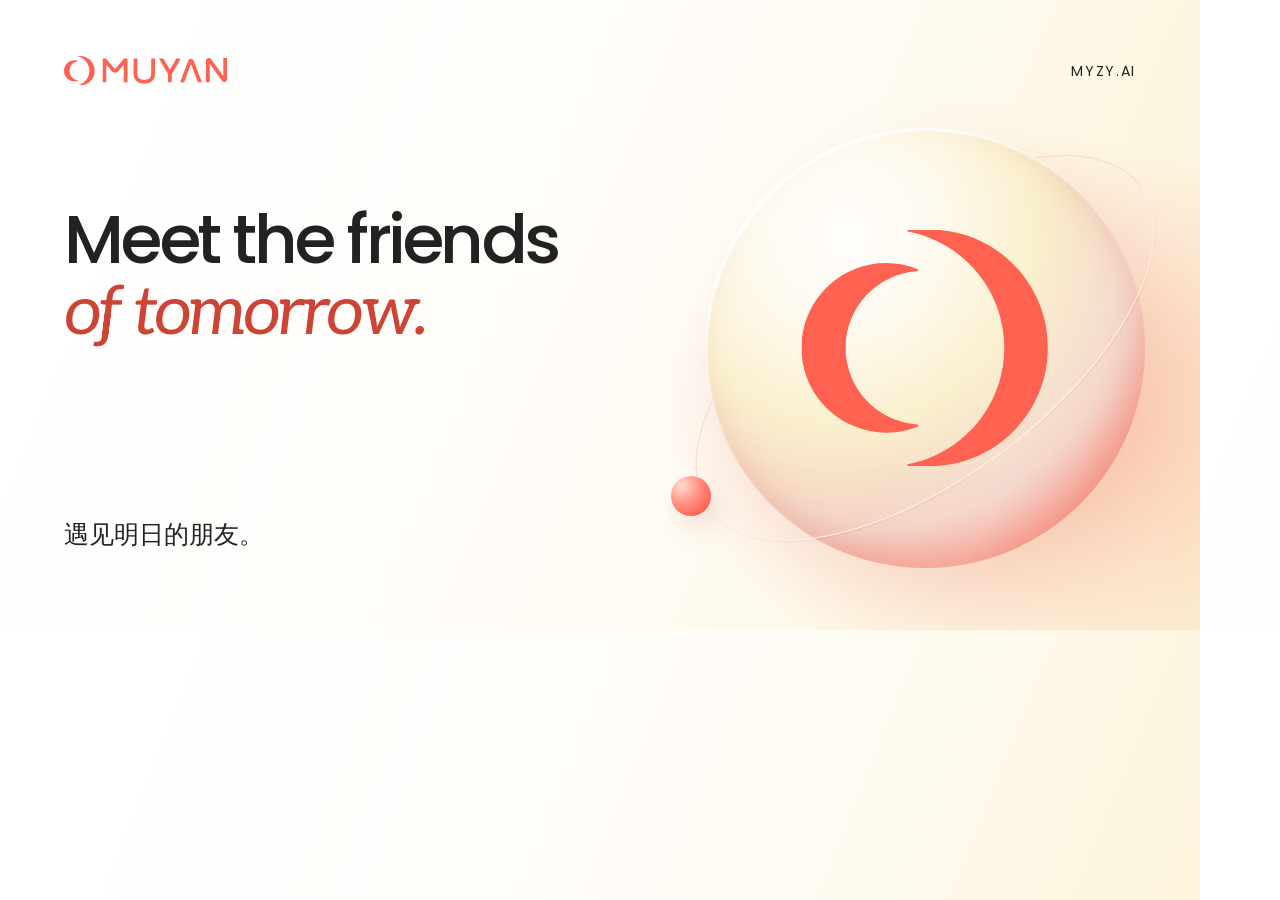
==== commit 716c96bc: "Restore original bilingual copy and remove only Dokie content" ====
--- a/design/og-card.html
+++ b/design/og-card.html
@@ -1,9 +1,9 @@
-<!doctype html><html lang="en"><head><meta charset="utf-8"><meta name="robots" content="noindex"><title>MUYAN social preview source</title><link rel="stylesheet" href="../assets/site.css"><style>html,body{width:1200px;height:630px;overflow:hidden}body{position:relative;padding:56px 64px;background:linear-gradient(112deg,#fff 12%,#fffcf6 57%,#faefca 110%)}header{display:flex;justify-content:space-between;align-items:center;position:relative;z-index:3}header>span{font-size:14px;letter-spacing:.12em}.card-title{position:absolute;left:64px;top:176px;font-size:110px;line-height:1.04;font-weight:500;letter-spacing:-.055em;z-index:3}.card-title em{font-family:Aleo,Georgia,serif;color:var(--coral-text);font-weight:400}.card-subtitle{position:absolute;left:64px;bottom:72px;font-size:25px;z-index:3}.hero-scene{inset:120px -35px 35px 615px}.scene-orb{width:440px}.scene-ring{width:540px;height:260px}.hero-symbol{transform:translate(-50%,-50%) scale(1.4)}.scene-caption{display:none}.scene-satellite{width:40px;height:40px;left:9%;top:75%}</style></head><body><header><span class="brand"><span class="brand-lockup"><img src="../assets/brand/muyan-symbol.svg" width="136.871" height="131.246" alt=""><img src="../assets/brand/muyan-wordmark.svg" width="553.106" height="114.282" alt="MUYAN"></span></span><span>MYZY.AI</span></header><p class="card-title">Make AI<br><em>friends.</em></p><p class="card-subtitle">让相遇，成为陪伴。</p>      <div class="hero-scene" aria-hidden="true">
+<!doctype html><html lang="en"><head><meta charset="utf-8"><meta name="robots" content="noindex"><title>MUYAN social preview source</title><link rel="stylesheet" href="../assets/site.css"><style>html,body{width:1200px;height:630px;overflow:hidden}body{position:relative;padding:56px 64px;background:linear-gradient(112deg,#fff 12%,#fffcf6 57%,#faefca 110%)}header{display:flex;justify-content:space-between;align-items:center;position:relative;z-index:3}header>span{font-size:14px;letter-spacing:.12em}.card-title{position:absolute;left:64px;top:205px;font-size:68px;line-height:1.04;font-weight:500;letter-spacing:-.055em;z-index:3}.card-title em{font-family:Aleo,Georgia,serif;color:var(--coral-text);font-weight:400}.card-subtitle{position:absolute;left:64px;bottom:72px;font-size:25px;z-index:3}.hero-scene{inset:120px -35px 35px 615px}.scene-orb{width:440px}.scene-ring{width:540px;height:260px}.hero-symbol{transform:translate(-50%,-50%) scale(1.4)}.scene-caption{display:none}.scene-satellite{width:40px;height:40px;left:9%;top:75%}</style></head><body><header><span class="brand"><span class="brand-lockup"><img src="../assets/brand/muyan-symbol.svg" width="136.871" height="131.246" alt=""><img src="../assets/brand/muyan-wordmark.svg" width="553.106" height="114.282" alt="MUYAN"></span></span><span>MYZY.AI</span></header><p class="card-title">Meet the friends<br><em>of tomorrow.</em></p><p class="card-subtitle">遇见明日的朋友。</p>      <div class="hero-scene" aria-hidden="true">
         <div class="scene-halo"></div>
         <div class="scene-ring ring-back"></div>
         <div class="scene-orb"><div class="orb-light"></div></div>
         <div class="scene-ring ring-front"></div>
         <div class="scene-satellite"></div>
         <div class="hero-symbol"><img src="../assets/brand/muyan-symbol-large.svg" width="176.471" height="169.219" alt=""></div>
-        <div class="scene-caption"><span>Resonance</span><span>Humanity × Innovation</span></div>
+        <div class="scene-caption"><span>AI × YOU × US</span></div>
       </div></body></html>
--- a/assets/site.css
+++ b/assets/site.css
@@ -103,6 +103,12 @@
 .join-signature{align-self:center;font-size:clamp(32px,3.7vw,60px);line-height:1.2;letter-spacing:-.04em}.join-signature em{font-family:Aleo,Georgia,serif;font-weight:400}
 .footer{padding:65px var(--gutter) 50px;display:flex;justify-content:space-between;align-items:end;gap:32px}.footer p{font-family:Aleo,Georgia,serif;font-style:italic;font-size:16px;margin-top:23px}
 .footer-links{display:flex;gap:32px;font-size:13px}.footer-links>span{color:var(--muted)}
+.product-media{min-width:0}.film-frame{position:relative;aspect-ratio:16/9;overflow:hidden;background:#191818}
+.starry-film{display:block;width:100%;height:100%;object-fit:contain}
+.film-play{position:absolute;inset:0;border:0;background:linear-gradient(0deg,#17141488,transparent 50%);color:white;display:flex;align-items:center;justify-content:center;flex-direction:column;gap:18px;font-size:14px;letter-spacing:.025em;text-shadow:0 1px 10px #222;transition:background .3s var(--ease)}
+.play-disc{width:80px;height:80px;border:1px solid #ffffffc9;border-radius:50%;display:grid;place-items:center;background:#2223;backdrop-filter:blur(7px);transition:transform .35s var(--ease),background .25s}
+.play-disc svg{margin-left:3px}.film-play:hover .play-disc{transform:scale(1.1);background:#2228}.film-play:focus-visible{outline:3px solid var(--blush);outline-offset:-6px}.film-play:active .play-disc{transform:scale(.96)}
+.product-media figcaption{display:flex;justify-content:space-between;gap:24px;font-size:11px;color:#c8c0bc;margin-top:18px;align-items:center;letter-spacing:.05em}.film-fallback{padding:8px 0;text-decoration:underline;text-underline-offset:5px;letter-spacing:0}.film-error{font-size:13px;color:var(--blush);margin-top:12px}
 html[lang=en] .hero-subtitle{letter-spacing:-.025em}html[lang=en] .vision h2{font-size:clamp(32px,3.3vw,50px);line-height:1.45}html[lang=en] .serif{font-family:Aleo,Georgia,serif;font-style:italic}html[lang=en] .values li{font-size:21px}html[lang=en] .values em{font-size:17px}
 /* Motion is progressively enabled; content remains visible without JavaScript. */
 .motion-ready [data-reveal]{opacity:0;transform:translateY(30px);transition:opacity .8s var(--ease),transform 1s var(--ease)}
@@ -133,3 +139,49 @@
 }
 @media(max-width:360px){.hero h1{font-size:76px}.hero-bottom{font-size:10px}.hero-controls{gap:10px}.hero-subtitle{font-size:22px}.motion-toggle{font-size:10px}.product-themes span+span:before{margin:0 10px}.product h3{font-size:20px}.footer-links{gap:16px}.join h2{font-size:31px}.values li{font-size:20px}.values em{font-size:16px}.culture-note p{font-size:39px}.belief-line{gap:12px;font-size:23px}}
 @media(prefers-reduced-motion:reduce){html{scroll-behavior:auto}*,*:before,*:after{animation:none!important;transition:none!important}.motion-ready [data-reveal],.motion-ready [data-reveal-item]{opacity:1;transform:none}.motion-ready .hero:not(.is-ready) .title-line>*{transform:none}.hero-subtitle,.hero-description,.hero-copy>.button{opacity:1!important;transform:none!important}}
+
+/* The pre-refresh copy is preserved verbatim; layout adapts to its length. */
+.original-copy .hero-layout{grid-template-columns:1.15fr 1fr;min-height:650px}
+.original-copy .hero h1{font-size:clamp(48px,5.2vw,88px);line-height:1.18;letter-spacing:-.055em}
+html[lang=en] .original-copy .hero h1{font-size:clamp(48px,4.65vw,80px)}
+.original-copy .hero h1 em{letter-spacing:-.05em}
+html[lang=zh-CN] .original-copy .hero h1 em{font-family:var(--sans);font-style:normal}
+.original-copy .section-kicker>span:only-child{font-size:14px;letter-spacing:.04em;max-width:none;text-align:left}
+.original-copy .hero-description{max-width:450px;margin-top:30px;font-size:18px}
+.hero-actions{display:flex;align-items:center;gap:26px;flex-wrap:wrap}.hero-actions a{pointer-events:auto}
+.original-copy .hero-bottom{align-items:center;padding-block:25px;gap:40px}
+.hero-belief{max-width:650px}.hero-belief>span{font-size:11px;letter-spacing:.04em}.hero-belief p{font-size:14px;line-height:1.8;margin-top:10px}
+.original-copy .vision-grid{align-items:center;padding-bottom:20px;grid-template-columns:1.35fr .8fr}
+.original-copy .vision h2{font-size:clamp(30px,3.4vw,50px);line-height:1.6}
+.original-copy .vision-copy{font-size:20px;color:var(--coral-text)}
+.original-copy .product h2{display:block;letter-spacing:.04em}
+.original-copy .product-actions{margin-top:32px}
+.product-media{max-width:960px;margin:55px auto 0;padding-bottom:90px}
+.traction{background:#fffaf5}.traction-layout{display:grid;grid-template-columns:1.15fr 1fr;gap:10%;padding-top:60px;align-items:start}
+.traction h2{font-size:clamp(32px,3.4vw,50px);line-height:1.5;font-weight:400;letter-spacing:-.035em}.traction h2 em{font-style:normal;color:var(--coral-text)}
+html[lang=en] .traction h2 em{font-family:Aleo,Georgia,serif;font-style:italic}
+.traction-metric{padding:0 0 30px}.traction-metric+.traction-metric{border-top:1px solid var(--line);padding-top:30px}
+.traction-metric strong{display:block;font-size:clamp(35px,3.5vw,56px);font-weight:500;letter-spacing:-.035em;line-height:1.35}
+.traction-metric>span{display:block;font-size:15px;margin-top:15px}.traction-metric p{font-size:14px;color:var(--muted);margin-top:10px}
+.original-copy .team-heading h2 em,.original-copy .join h2 em{font-style:normal;color:inherit}
+html[lang=en] .original-copy .team-heading h2 em,html[lang=en] .original-copy .join h2 em{font-family:Aleo,Georgia,serif;font-style:italic}
+.original-copy .team-layout{grid-template-columns:1fr 1fr;gap:8%;align-items:center}
+.team-image{overflow:hidden}.team-image img{width:100%;height:450px;object-fit:cover}
+.original-copy .values li{justify-content:start;gap:25px}.value-number{font-size:12px;color:var(--muted)}
+.join-actions{display:flex;align-items:center;flex-wrap:wrap;gap:36px;margin-top:35px}.join-actions .email{margin:0}
+.footer-content{display:flex;flex-direction:column;gap:28px}.footer-legal{display:flex;flex-wrap:wrap;gap:28px;font-size:12px;color:var(--muted)}
+@media(max-width:1100px){.original-copy .header{gap:18px}.original-copy .nav{gap:22px}.original-copy .hero h1{font-size:55px}html[lang=en] .original-copy .hero h1{font-size:50px}.original-copy .hero-description{max-width:350px}.team-image img{height:380px}.original-copy .values li{font-size:21px}}
+@media(max-width:760px){
+ .original-copy .hero-layout{display:block;min-height:0;padding-top:45px;padding-bottom:325px}
+ .original-copy .hero h1{font-size:clamp(37px,10.6vw,64px);line-height:1.2}
+ html[lang=en] .original-copy .hero h1{font-size:clamp(36px,9.8vw,62px)}
+ .original-copy .hero-description{font-size:16px;max-width:440px;margin-top:24px}
+ .hero-actions{gap:20px}.hero-actions .text-link{font-size:13px;min-height:44px;display:flex;align-items:center}
+ .original-copy .hero-bottom{display:block;padding-block:20px}.hero-belief{max-width:100%}.hero-belief p{font-size:12px}.hero-controls{justify-content:end;margin-top:6px}
+ .original-copy .hero-scene{bottom:210px}.original-copy .hero-topline{font-size:12px}.original-copy .hero-topline>span:only-child{display:block;font-size:12px;letter-spacing:.04em}
+ .original-copy .vision-grid{grid-template-columns:1fr;padding-bottom:0}.original-copy .vision h2{font-size:30px}.original-copy .vision-copy{font-size:18px}
+ .product-media{margin-top:25px;padding-bottom:65px}.product-media figcaption{font-size:10px;gap:20px}.film-play{font-size:12px;gap:12px}.play-disc{width:62px;height:62px}
+ .traction-layout{grid-template-columns:1fr;gap:35px;padding-top:36px}.traction h2{font-size:32px}.traction-metric strong{font-size:42px}.traction-metric:last-child{padding-bottom:0}
+ .original-copy .team-layout{grid-template-columns:1fr;gap:35px}.team-image img{height:300px}.original-copy .values li{font-size:21px}
+ .join-actions{gap:25px}.join-actions .email{font-size:24px}.footer-content{gap:25px}.footer-legal{gap:18px}.original-copy .footer-links{gap:26px}
+}
